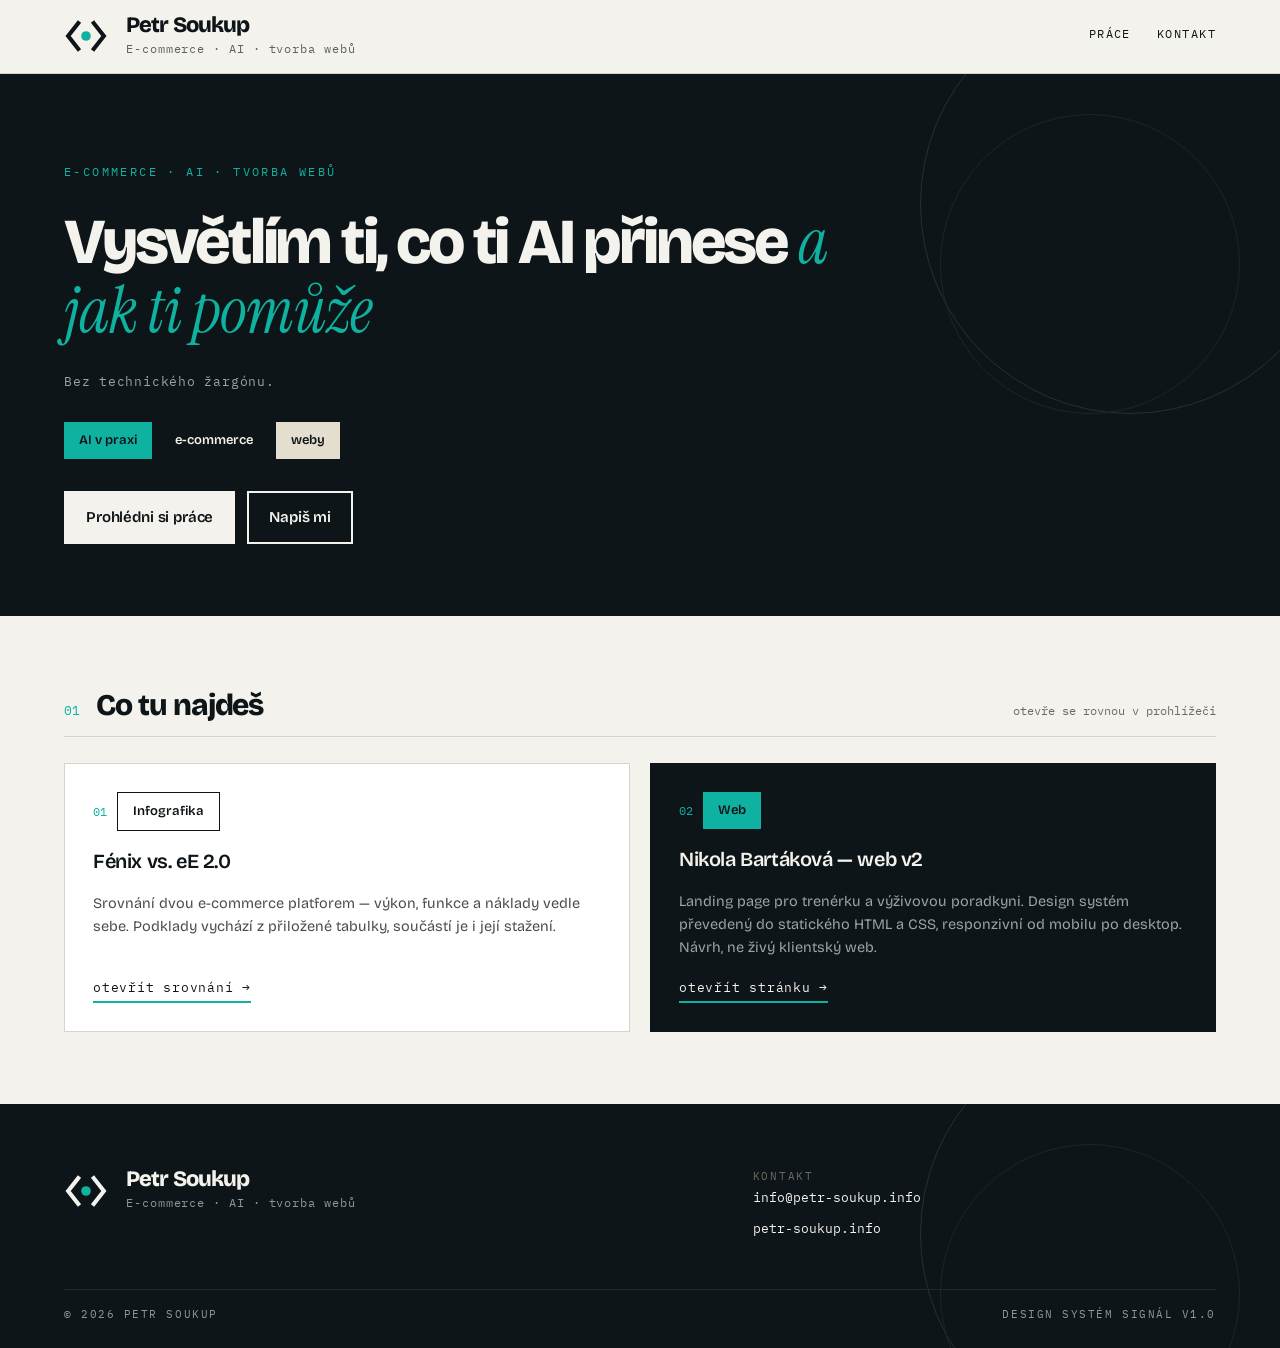
==== index.html @ 236a0e54 "Převést web na design systém Signál Petr dodal hotový design systém „Signál" v1.0. Web dosud stál na" ====
<!DOCTYPE html>
<html lang="cs">
  <head>
    <meta charset="utf-8" />
    <meta name="viewport" content="width=device-width, initial-scale=1" />
    <title>Petr Soukup — e-commerce, AI a tvorba webů</title>
    <meta
      name="description"
      content="Vysvětlím ti, co ti AI přinese a jak ti pomůže. Bez technického žargónu. E-commerce, AI a tvorba webů."
    />
    <meta name="theme-color" content="#0e1518" />

    <meta property="og:type" content="website" />
    <meta property="og:title" content="Petr Soukup — e-commerce, AI a tvorba webů" />
    <meta
      property="og:description"
      content="Vysvětlím ti, co ti AI přinese a jak ti pomůže. Bez technického žargónu. E-commerce, AI a tvorba webů."
    />
    <meta property="og:locale" content="cs_CZ" />

    <!-- monogram ze značky: Signál plocha, „ps" v Inku -->
    <link
      rel="icon"
      href="data:image/svg+xml,%3Csvg xmlns='http://www.w3.org/2000/svg' viewBox='0 0 100 100'%3E%3Crect width='100' height='100' fill='%230FB2A0'/%3E%3Ctext x='50' y='68' text-anchor='middle' font-family='sans-serif' font-weight='800' font-size='52' letter-spacing='-3' fill='%230E1518'%3Eps%3C/text%3E%3C/svg%3E"
    />

    <link rel="preconnect" href="https://fonts.googleapis.com" />
    <link rel="preconnect" href="https://fonts.gstatic.com" crossorigin />
    <link
      rel="stylesheet"
      href="https://fonts.googleapis.com/css2?family=Bricolage+Grotesque:wght@400;600;800&amp;family=IBM+Plex+Mono:wght@400;500&amp;family=Instrument+Serif:ital@0;1&amp;display=swap"
    />
    <link rel="stylesheet" href="assets/site.css" />
    <link rel="stylesheet" href="assets/home.css" />
  </head>
  <body>
    <a class="skip-link" href="#obsah">Přeskočit na obsah</a>

    <header class="site-header">
      <a class="logo" href="./" aria-label="Petr Soukup — domů">
        <svg
          class="logo__mark"
          viewBox="0 0 96 96"
          aria-hidden="true"
          focusable="false"
        >
          <g
            fill="none"
            stroke="#0E1518"
            stroke-width="9"
            stroke-linecap="square"
          >
            <path d="M31 20 L9 48 L31 76" />
            <path d="M65 20 L87 48 L65 76" />
          </g>
          <circle cx="48" cy="48" r="10.5" fill="#0FB2A0" />
        </svg>
        <span>
          <span class="logo__name">Petr Soukup</span>
          <span class="logo__role">E-commerce · AI · tvorba webů</span>
        </span>
      </a>

      <nav class="site-nav" aria-label="Hlavní navigace">
        <a href="#prace">Práce</a>
        <a href="#kontakt">Kontakt</a>
      </nav>
    </header>

    <main id="obsah">
      <section class="hero on-ink">
        <div class="hero__inner">
          <p class="hero__kicker">E-commerce · AI · tvorba webů</p>

          <h1 class="hero__title display">
            Vysvětlím ti, co ti AI přinese
            <span class="accent">a jak ti pomůže</span>
          </h1>

          <p class="hero__lead">Bez technického žargónu.</p>

          <ul class="hero__tags">
            <li><span class="tag tag--signal">AI v praxi</span></li>
            <li><span class="tag">e-commerce</span></li>
            <li><span class="tag tag--sand">weby</span></li>
          </ul>

          <div class="hero__actions">
            <a class="btn btn--primary" href="#prace">Prohlédni si práce</a>
            <a class="btn btn--secondary" href="#kontakt">Napiš mi</a>
          </div>
        </div>
      </section>

      <section class="work" id="prace">
        <div class="work__inner">
          <div class="section-head">
            <span class="section-head__num">01</span>
            <h2 class="h2">Co tu najdeš</h2>
            <span class="section-head__note">otevře se rovnou v prohlížeči</span>
          </div>

          <div class="work__grid">
            <a class="card work-card" href="fenix_vs_ee20.html">
              <div class="work-card__meta">
                <span class="card__num">01</span>
                <span class="tag tag--outline">Infografika</span>
              </div>
              <h3 class="card__title">Fénix vs. eE 2.0</h3>
              <p class="card__desc">
                Srovnání dvou e-commerce platforem — výkon, funkce a náklady
                vedle sebe. Podklady vychází z přiložené tabulky, součástí je
                i její stažení.
              </p>
              <span class="link-mono work-card__cue">otevřít srovnání →</span>
            </a>

            <a class="card card--ink work-card" href="nikola/">
              <div class="work-card__meta">
                <span class="card__num">02</span>
                <span class="tag tag--signal">Web</span>
              </div>
              <h3 class="card__title">Nikola Bartáková — web v2</h3>
              <p class="card__desc">
                Landing page pro trenérku a výživovou poradkyni. Design systém
                převedený do statického HTML a CSS, responzivní od mobilu po
                desktop. Návrh, ne živý klientský web.
              </p>
              <span class="link-mono work-card__cue">otevřít stránku →</span>
            </a>
          </div>
        </div>
      </section>
    </main>

    <footer class="site-footer on-ink" id="kontakt">
      <div class="site-footer__inner">
        <div>
          <span class="logo">
            <svg
              class="logo__mark"
              viewBox="0 0 96 96"
              aria-hidden="true"
              focusable="false"
            >
              <g
                fill="none"
                stroke="#F4F2EC"
                stroke-width="9"
                stroke-linecap="square"
              >
                <path d="M31 20 L9 48 L31 76" />
                <path d="M65 20 L87 48 L65 76" />
              </g>
              <circle cx="48" cy="48" r="10.5" fill="#0FB2A0" />
            </svg>
            <span>
              <span class="logo__name">Petr Soukup</span>
              <span class="logo__role">E-commerce · AI · tvorba webů</span>
            </span>
          </span>
        </div>

        <div>
          <p class="eyebrow">Kontakt</p>
          <ul class="site-footer__contact">
            <li><a href="mailto:info@petr-soukup.info">info@petr-soukup.info</a></li>
            <li>petr-soukup.info</li>
          </ul>
        </div>
      </div>

      <div class="site-footer__bottom">
        <span>© 2026 Petr Soukup</span>
        <span>Design systém Signál v1.0</span>
      </div>
    </footer>
  </body>
</html>
---- assets/site.css ----
/* ==========================================================================
   Petr Soukup — design systém „Signál" v1.0
   Tokeny a komponenty převzaté z design systému. Hodnoty se needitují ad hoc;
   pokud se má něco změnit, mění se nejdřív design systém.

   Pravidla systému:
   - Bez zaoblení. Linky 2 px. Plné plochy.
   - Poměr ploch 55 % Paper · 25 % Ink · 12 % Sand · 8 % Signál.
   - Signál nikdy jako barva běžného textu na Paperu — jen na Inku, jako
     plocha pod Ink textem, nebo pro kurzívní akcent v titulku.
   ========================================================================== */

/* --- Tokeny: barvy ------------------------------------------------------ */
:root {
  --ink: #0e1518;
  --signal: #0fb2a0;
  --slate: #34464c;
  --sand: #e4dece;
  --paper: #f4f2ec;
  --white: #ffffff;

  /* odstupňovaná čitelnost */
  --text-body: #33393d;
  --text-soft: #4a4e52;
  --text-muted: #6e6a62;
  --text-meta: #5c6165;
  --on-ink: var(--paper);
  --on-ink-muted: #9aa3a6;
  --on-ink-faint: #8e9799;
  --on-sand-body: #3b4145;

  --border: #d8d4c9;
  --border-soft: #edeae1;
  --surface-quote: #efede5;
  /* kružnicový motiv na tmavých plochách */
  --ink-ring-outer: #253034;
  --ink-ring-inner: #1c2529;
}

/* --- Tokeny: typografie ------------------------------------------------- */
:root {
  --font-sans: "Bricolage Grotesque", system-ui, sans-serif;
  --font-serif: "Instrument Serif", Georgia, serif;
  --font-mono: "IBM Plex Mono", ui-monospace, monospace;

  /* v systému pevné px, tady fluidně — návrh je desktopový */
  --size-display: clamp(2.5rem, 6vw, 4rem); /* 64 */
  --size-h1: clamp(2rem, 4.6vw, 2.75rem); /* 44 */
  --size-h2: clamp(1.6rem, 3vw, 1.875rem); /* 30 */
  --size-h3: 1.25rem; /* 20 */
  --size-body: 1.031rem; /* 16.5 */
  --size-small: 0.906rem; /* 14.5 */
  --size-mono: 0.75rem; /* 12 */

  /* systém udává 0.98 / 1.02, ale ty jsou počítané na jednořádkový latinkový
     titulek — u víceřádkové češtiny se háčky srážejí s řádkem nad nimi */
  --lh-display: 1.08;
  --lh-h1: 1.1;
  --lh-h2: 1.15;
  --lh-h3: 1.3;
  --lh-body: 1.62;

  --ls-display: -0.05em;
  --ls-h1: -0.045em;
  --ls-h2: -0.035em;
  --ls-h3: -0.02em;
  --ls-mono: 0.16em;
}

/* --- Tokeny: rozměry ---------------------------------------------------- */
:root {
  --container: 1240px;
  --page-x: clamp(20px, 5vw, 72px);
  --section-y: clamp(48px, 8vw, 72px);
}

/* --- Base --------------------------------------------------------------- */
*,
*::before,
*::after {
  box-sizing: border-box;
}

html {
  scroll-behavior: smooth;
  scroll-padding-top: 96px;
}

body {
  margin: 0;
  font-family: var(--font-sans);
  font-size: var(--size-body);
  line-height: var(--lh-body);
  color: var(--ink);
  background: var(--paper);
  overflow-x: hidden;
  -webkit-font-smoothing: antialiased;
}

img {
  max-width: 100%;
  display: block;
}

a {
  color: var(--ink);
  text-decoration: none;
}

p {
  margin: 0;
  color: var(--text-body);
  text-wrap: pretty;
}

h1,
h2,
h3 {
  margin: 0;
  font-weight: 800;
  text-wrap: pretty;
}

:focus-visible {
  outline: 2px solid var(--signal);
  outline-offset: 3px;
}

.skip-link {
  position: absolute;
  left: -9999px;
  top: 0;
  z-index: 100;
  background: var(--ink);
  color: var(--paper);
  padding: 10px 18px;
  font-family: var(--font-mono);
  font-size: 13px;
}

.skip-link:focus {
  left: var(--page-x);
  top: 10px;
  color: var(--paper);
}

.visually-hidden {
  position: absolute;
  width: 1px;
  height: 1px;
  padding: 0;
  margin: -1px;
  overflow: hidden;
  clip: rect(0 0 0 0);
  white-space: nowrap;
  border: 0;
}

/* --- Typografické role -------------------------------------------------- */
.display {
  font-size: var(--size-display);
  line-height: var(--lh-display);
  letter-spacing: var(--ls-display);
}

.h1 {
  font-size: var(--size-h1);
  line-height: var(--lh-h1);
  letter-spacing: var(--ls-h1);
}

.h2 {
  font-size: var(--size-h2);
  line-height: var(--lh-h2);
  letter-spacing: var(--ls-h2);
}

.h3 {
  font-size: var(--size-h3);
  font-weight: 600;
  line-height: var(--lh-h3);
  letter-spacing: var(--ls-h3);
}

/* jediný povolený způsob, jak dostat Signál do titulku na Paperu */
.accent {
  font-family: var(--font-serif);
  font-style: italic;
  font-weight: 400;
  letter-spacing: -0.01em;
  color: var(--signal);
}

/* mono popisek — v systému nese čísla, štítky, navigaci a kontakty */
.eyebrow {
  font-family: var(--font-mono);
  font-size: 11px;
  letter-spacing: var(--ls-mono);
  text-transform: uppercase;
  color: var(--text-muted);
}

.lede {
  font-size: var(--size-body);
  line-height: var(--lh-body);
  color: var(--text-body);
  max-width: 640px;
}

/* --- Hlavička sekce ----------------------------------------------------- */
.section-head {
  display: flex;
  align-items: baseline;
  flex-wrap: wrap;
  gap: 8px 16px;
  border-bottom: 1px solid var(--border);
  padding-bottom: 14px;
}

.section-head__num {
  font-family: var(--font-mono);
  font-size: 13px;
  color: var(--signal);
}

.section-head__note {
  font-family: var(--font-mono);
  font-size: var(--size-mono);
  color: var(--text-muted);
  margin-left: auto;
}

/* na úzkém displeji poznámka pod nadpis, ať netlačí do zalomení */
@media (max-width: 720px) {
  .section-head__note {
    margin-left: 0;
    flex-basis: 100%;
  }
}

/* --- Tlačítka ----------------------------------------------------------- */
.btn {
  display: inline-flex;
  align-items: center;
  justify-content: center;
  gap: 8px;
  font-family: var(--font-sans);
  font-size: 15px;
  font-weight: 600;
  letter-spacing: -0.01em;
  cursor: pointer;
  border: none;
  transition: background 160ms ease, color 160ms ease;
}

.btn--primary {
  color: var(--paper);
  background: var(--ink);
  padding: 14px 22px;
}

.btn--primary:hover {
  background: var(--signal);
  color: var(--ink);
}

.btn--secondary {
  color: var(--ink);
  background: transparent;
  border: 2px solid var(--ink);
  padding: 12px 20px;
}

.btn--secondary:hover {
  background: var(--ink);
  color: var(--paper);
}

/* na Inku se obrací výchozí stav, hover zůstává Signál */
.on-ink .btn--primary {
  background: var(--paper);
  color: var(--ink);
}

.on-ink .btn--primary:hover {
  background: var(--signal);
  color: var(--ink);
}

.on-ink .btn--secondary {
  color: var(--paper);
  border-color: var(--paper);
}

.on-ink .btn--secondary:hover {
  background: var(--paper);
  color: var(--ink);
}

/* --- Mono odkaz --------------------------------------------------------- */
.link-mono {
  display: inline-block;
  font-family: var(--font-mono);
  font-size: 13px;
  letter-spacing: 0.06em;
  color: var(--ink);
  border-bottom: 2px solid var(--signal);
  padding-bottom: 3px;
  transition: color 160ms ease;
}

.link-mono:hover {
  color: var(--slate);
}

.on-ink .link-mono,
.card--ink .link-mono {
  color: var(--paper);
}

.on-ink .link-mono:hover,
.card--ink .link-mono:hover {
  color: var(--signal);
}

/* --- Štítky ------------------------------------------------------------- */
.tag {
  display: inline-block;
  padding: 8px 15px;
  font-size: 13px;
  font-weight: 600;
  background: var(--ink);
  color: var(--paper);
}

.tag--signal {
  background: var(--signal);
  color: var(--ink);
}

.tag--outline {
  background: transparent;
  border: 1.5px solid var(--ink);
  color: var(--ink);
}

.tag--sand {
  background: var(--sand);
  color: var(--ink);
}

/* --- Karta -------------------------------------------------------------- */
.card {
  display: flex;
  flex-direction: column;
  gap: 12px;
  border: 1px solid var(--border);
  background: var(--white);
  padding: 28px;
}

.card__num {
  font-family: var(--font-mono);
  font-size: var(--size-mono);
  color: var(--signal);
}

.card__title {
  font-size: var(--size-h3);
  font-weight: 600;
  letter-spacing: var(--ls-h3);
  margin: 0;
}

.card__desc {
  font-size: var(--size-small);
  line-height: 1.6;
  color: var(--text-soft);
  margin: 0;
}

.card--ink {
  background: var(--ink);
  border-color: var(--ink);
}

.card--ink .card__title {
  color: var(--paper);
}

.card--ink .card__desc {
  color: var(--on-ink-muted);
}

.card--sand {
  background: var(--sand);
  border-color: var(--sand);
}

.card--sand .card__num {
  color: var(--ink);
}

.card--sand .card__desc {
  color: var(--on-sand-body);
}

/* --- Citace ------------------------------------------------------------- */
.quote {
  border-left: 3px solid var(--signal);
  background: var(--surface-quote);
  padding: 30px 34px;
}

.quote__text {
  font-family: var(--font-serif);
  font-style: italic;
  font-size: 1.688rem;
  line-height: 1.3;
  color: var(--ink);
  max-width: 820px;
  margin: 0;
}

.quote__source {
  font-family: var(--font-mono);
  font-size: 11.5px;
  letter-spacing: 0.1em;
  text-transform: uppercase;
  color: var(--text-muted);
  margin-top: 14px;
}

/* --- Značka ------------------------------------------------------------- */
.logo {
  display: inline-flex;
  align-items: center;
  gap: 18px;
  color: var(--ink);
}

.logo__mark {
  flex: none;
  width: 44px;
  height: 44px;
}

.logo__name {
  display: block;
  font-size: 1.375rem;
  font-weight: 800;
  letter-spacing: -0.04em;
  line-height: 1;
}

.logo__role {
  display: block;
  font-family: var(--font-mono);
  font-size: 11.5px;
  letter-spacing: 0.08em;
  color: var(--text-meta);
  margin-top: 4px;
}

.on-ink .logo,
.on-ink .logo__name {
  color: var(--paper);
}

.on-ink .logo__role {
  color: var(--on-ink-faint);
}

/* --- Tmavá plocha s kružnicovým motivem --------------------------------- */
.on-ink {
  position: relative;
  overflow: hidden;
  background: var(--ink);
  color: var(--paper);
}

.on-ink > * {
  position: relative;
}

.on-ink::before,
.on-ink::after {
  content: "";
  position: absolute;
  border-radius: 50%;
  pointer-events: none;
}

.on-ink::before {
  right: -60px;
  top: -80px;
  width: 420px;
  height: 420px;
  border: 1px solid var(--ink-ring-outer);
}

.on-ink::after {
  right: 40px;
  top: 40px;
  width: 300px;
  height: 300px;
  border: 1px solid var(--ink-ring-inner);
}

/* --- Omezený pohyb ------------------------------------------------------ */
@media (prefers-reduced-motion: reduce) {
  html {
    scroll-behavior: auto;
  }

  *,
  *::before,
  *::after {
    animation-duration: 0.01ms !important;
    animation-iteration-count: 1 !important;
    transition-duration: 0.01ms !important;
  }
}
---- assets/home.css ----
/* ==========================================================================
   petr-soukup.info — homepage
   Rozvržení stránky. Tokeny a komponenty přicházejí ze site.css, který se
   linkuje před tímto souborem.
   ========================================================================== */

/* --- Hlavička ----------------------------------------------------------- */
.site-header {
  position: sticky;
  top: 0;
  z-index: 30;
  background: rgba(244, 242, 236, 0.92);
  backdrop-filter: blur(8px);
  border-bottom: 1px solid var(--border);
  display: flex;
  align-items: center;
  justify-content: space-between;
  gap: 24px;
  padding: 14px var(--page-x);
}

.site-nav {
  display: flex;
  align-items: center;
  gap: 26px;
}

.site-nav a {
  font-family: var(--font-mono);
  font-size: var(--size-mono);
  letter-spacing: 0.12em;
  text-transform: uppercase;
  color: var(--ink);
  padding-bottom: 3px;
  border-bottom: 2px solid transparent;
  transition: border-color 160ms ease;
}

.site-nav a:hover {
  border-bottom-color: var(--signal);
}

/* --- Hero (tmavá plocha, viz .on-ink v site.css) ------------------------ */
.hero {
  padding: clamp(56px, 10vw, 88px) var(--page-x) clamp(48px, 8vw, 72px);
}

.hero__inner {
  max-width: var(--container);
  margin: 0 auto;
  display: flex;
  flex-direction: column;
  gap: 26px;
  align-items: flex-start;
}

.hero__kicker {
  font-family: var(--font-mono);
  font-size: var(--size-mono);
  letter-spacing: 0.2em;
  text-transform: uppercase;
  color: var(--signal);
}

.hero__title {
  color: var(--paper);
  max-width: 20ch;
}

.hero__lead {
  font-family: var(--font-mono);
  font-size: 13px;
  letter-spacing: 0.06em;
  color: var(--on-ink-muted);
}

.hero__actions {
  display: flex;
  flex-wrap: wrap;
  gap: 12px;
  align-items: center;
  margin-top: 6px;
}

.hero__tags {
  display: flex;
  flex-wrap: wrap;
  gap: 8px;
  margin: 4px 0 0;
  padding: 0;
  list-style: none;
}

/* --- Sekce Práce -------------------------------------------------------- */
.work {
  padding: var(--section-y) var(--page-x);
}

.work__inner {
  max-width: var(--container);
  margin: 0 auto;
  display: flex;
  flex-direction: column;
  gap: 26px;
}

.work__grid {
  display: grid;
  grid-template-columns: repeat(auto-fit, minmax(280px, 1fr));
  gap: 20px;
}

/* karta je celý odkaz; .card přichází ze site.css */
.work-card {
  color: inherit;
  gap: 14px;
  transition: border-color 160ms ease;
}

.work-card:hover {
  border-color: var(--signal);
}

.work-card__meta {
  display: flex;
  align-items: center;
  gap: 10px;
  flex-wrap: wrap;
}

/* popis roztáhnout, aby odkaz sedl na patu karty i při nestejně dlouhých textech */
.work-card .card__desc {
  flex: 1;
}

.work-card__cue {
  align-self: flex-start;
  margin-top: 4px;
}

/* --- Patička ------------------------------------------------------------ */
.site-footer {
  padding: clamp(44px, 7vw, 64px) var(--page-x) 24px;
}

.site-footer__inner {
  max-width: var(--container);
  margin: 0 auto;
  display: grid;
  grid-template-columns: 1.4fr 1fr;
  gap: 40px;
}

.site-footer__contact {
  list-style: none;
  margin: 0;
  padding: 0;
  display: grid;
  gap: 8px;
  font-family: var(--font-mono);
  font-size: 13px;
  line-height: 1.8;
}

.site-footer__contact a {
  color: var(--paper);
  border-bottom: 2px solid transparent;
  transition: border-color 160ms ease;
}

.site-footer__contact a:hover {
  border-bottom-color: var(--signal);
}

.site-footer__bottom {
  max-width: var(--container);
  margin: clamp(32px, 5vw, 48px) auto 0;
  padding-top: 16px;
  border-top: 1px solid #1f292d;
  display: flex;
  flex-wrap: wrap;
  gap: 8px 24px;
  justify-content: space-between;
  font-family: var(--font-mono);
  font-size: 11px;
  letter-spacing: 0.14em;
  text-transform: uppercase;
  color: var(--on-ink-faint);
}

/* --- Responzivita ------------------------------------------------------- */
@media (max-width: 720px) {
  .site-header {
    flex-wrap: wrap;
    gap: 12px;
  }

  .site-nav {
    gap: 18px;
  }

  .site-footer__inner {
    grid-template-columns: 1fr;
    gap: 30px;
  }

  /* kružnice na malých plochách přetahují — zmenšit */
  .on-ink::before {
    width: 260px;
    height: 260px;
    right: -80px;
    top: -60px;
  }

  .on-ink::after {
    width: 180px;
    height: 180px;
    right: -20px;
    top: 30px;
  }
}
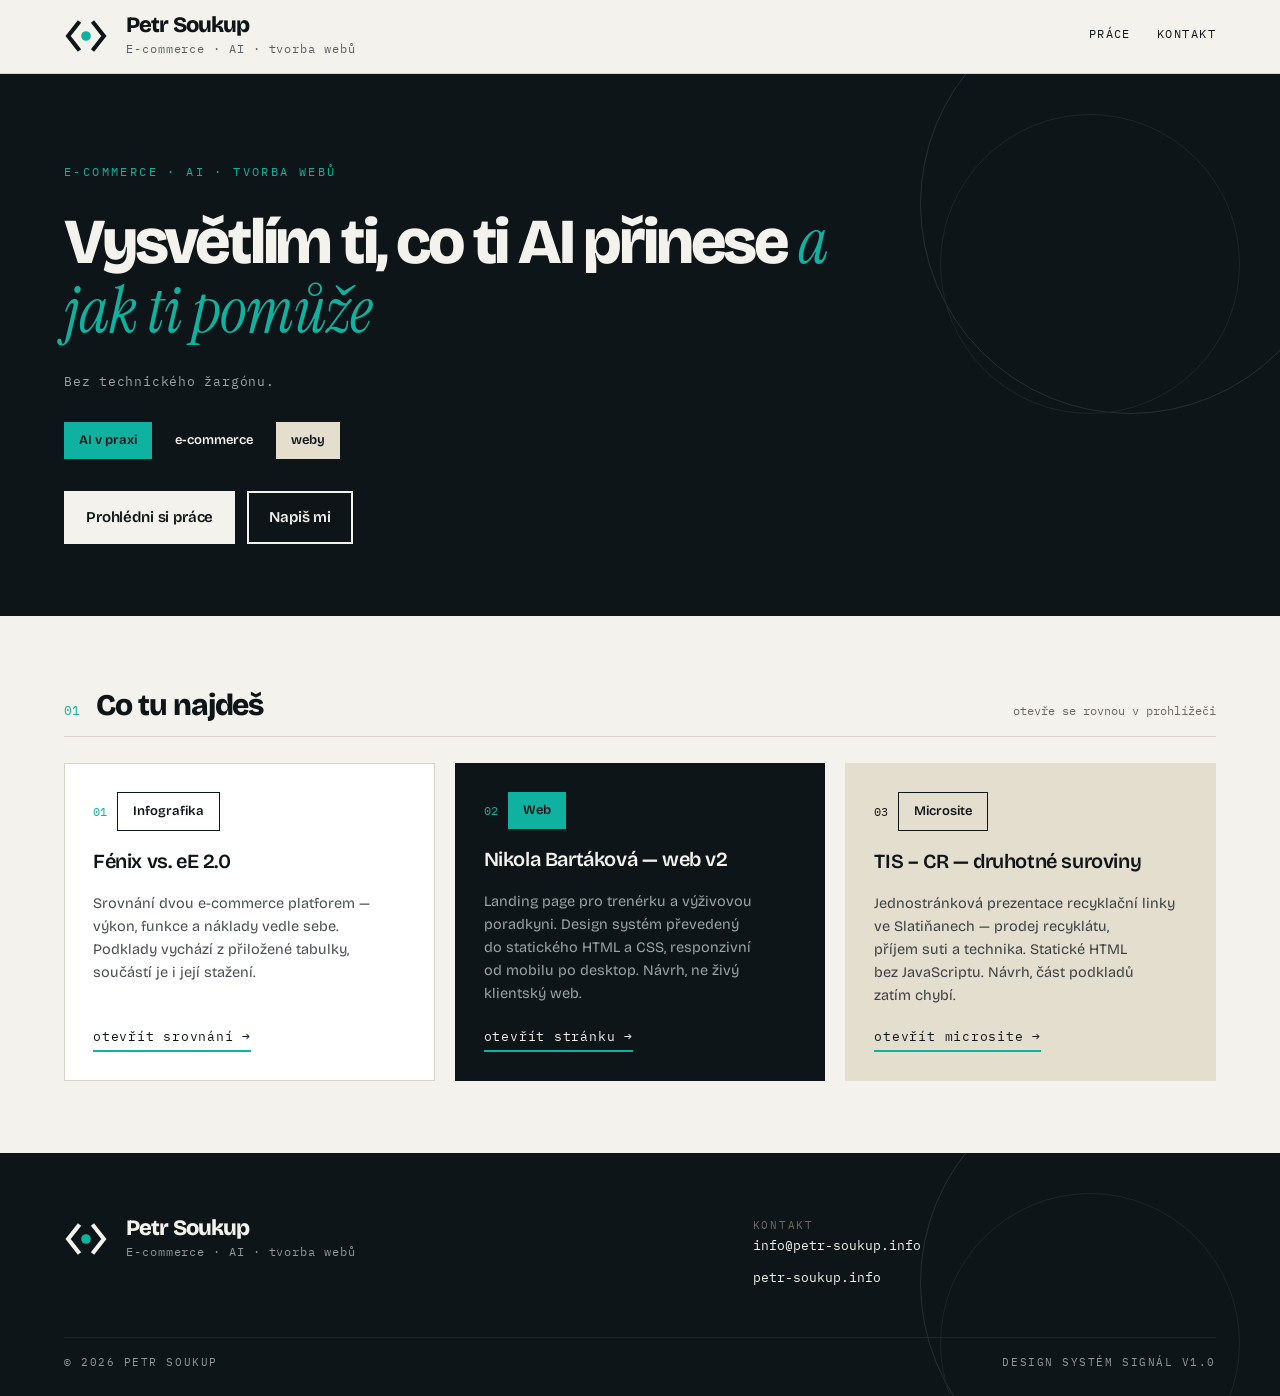
==== commit 353cc95a: "Přidat microsite TIS – CR jako třetí referenci Zdroj microsite žije v repu tiscr-tridicka. Tady je o" ====
--- a/index.html
+++ b/index.html
@@ -128,6 +128,20 @@
               </p>
               <span class="link-mono work-card__cue">otevřít stránku →</span>
             </a>
+
+            <a class="card card--sand work-card" href="tiscr/">
+              <div class="work-card__meta">
+                <span class="card__num">03</span>
+                <span class="tag tag--outline">Microsite</span>
+              </div>
+              <h3 class="card__title">TIS – CR — druhotné suroviny</h3>
+              <p class="card__desc">
+                Jednostránková prezentace recyklační linky ve Slatiňanech —
+                prodej recyklátu, příjem suti a technika. Statické HTML bez
+                JavaScriptu. Návrh, část podkladů zatím chybí.
+              </p>
+              <span class="link-mono work-card__cue">otevřít microsite →</span>
+            </a>
           </div>
         </div>
       </section>
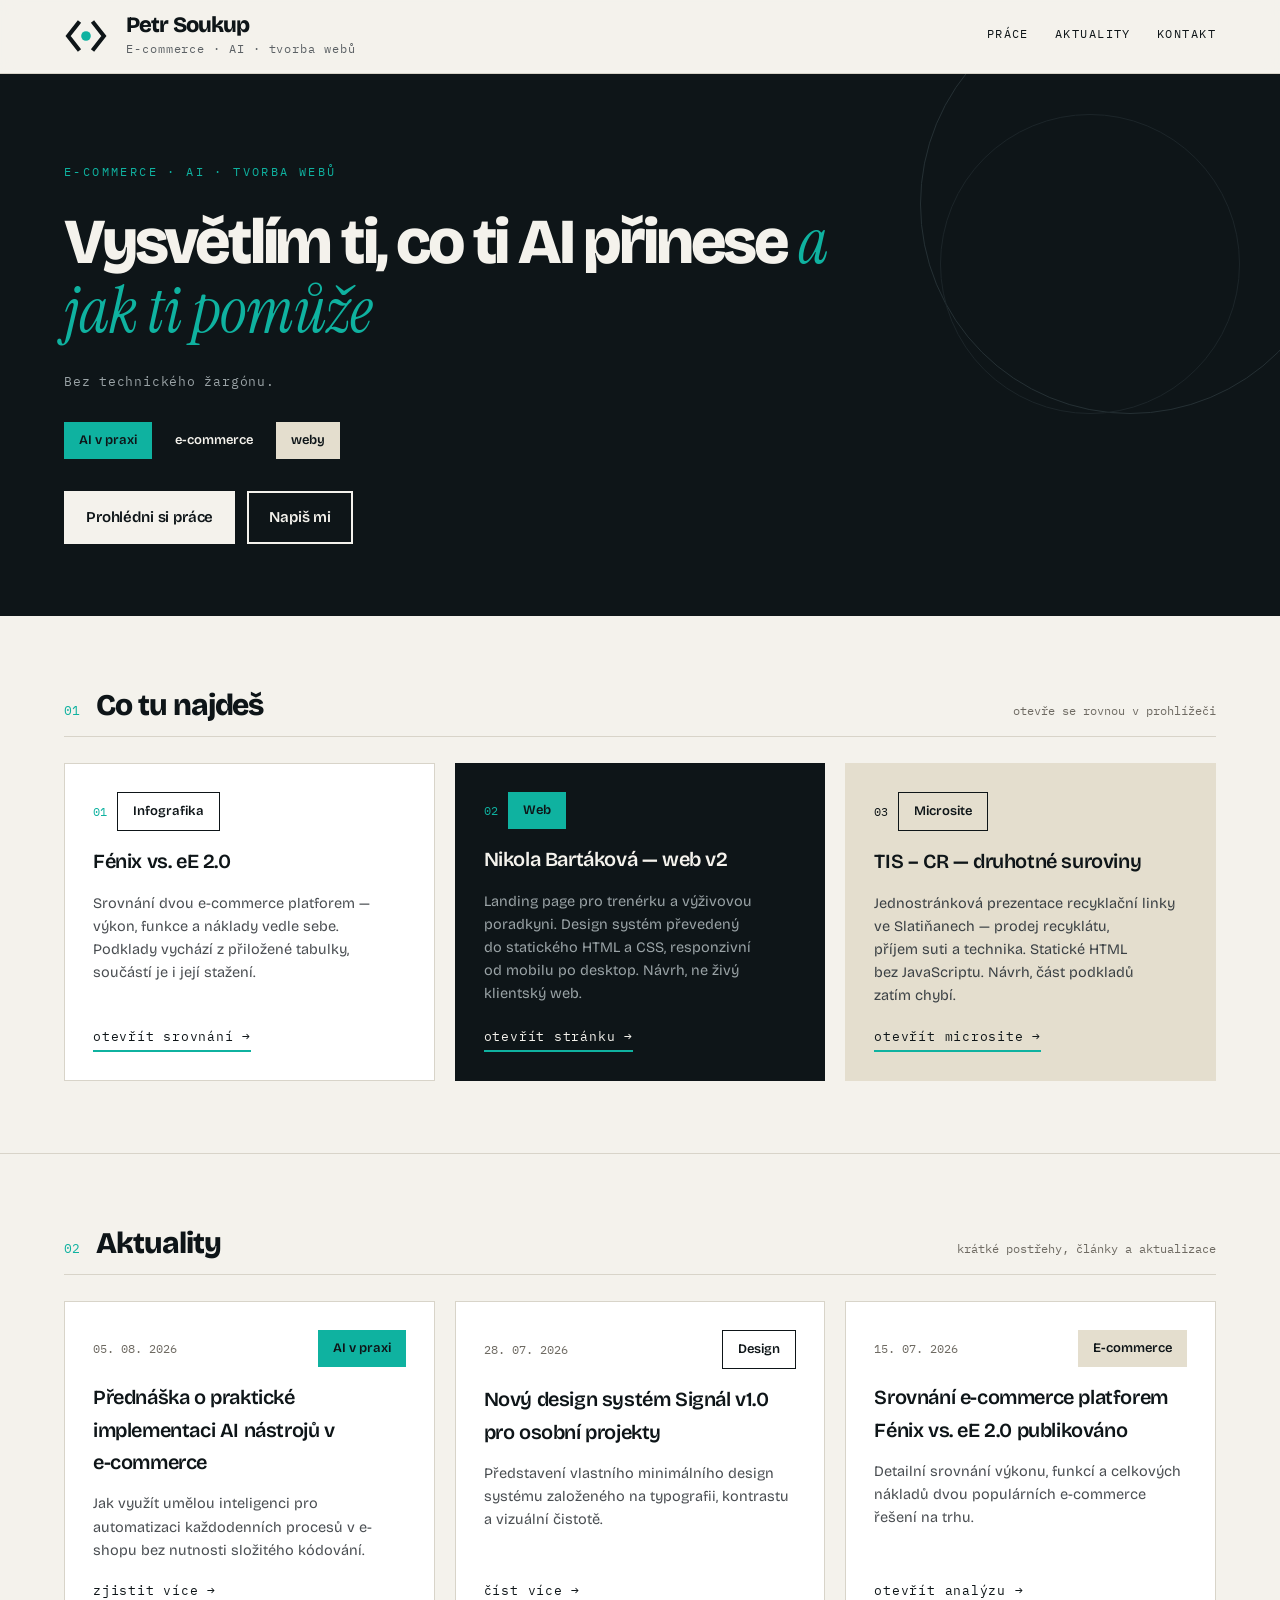
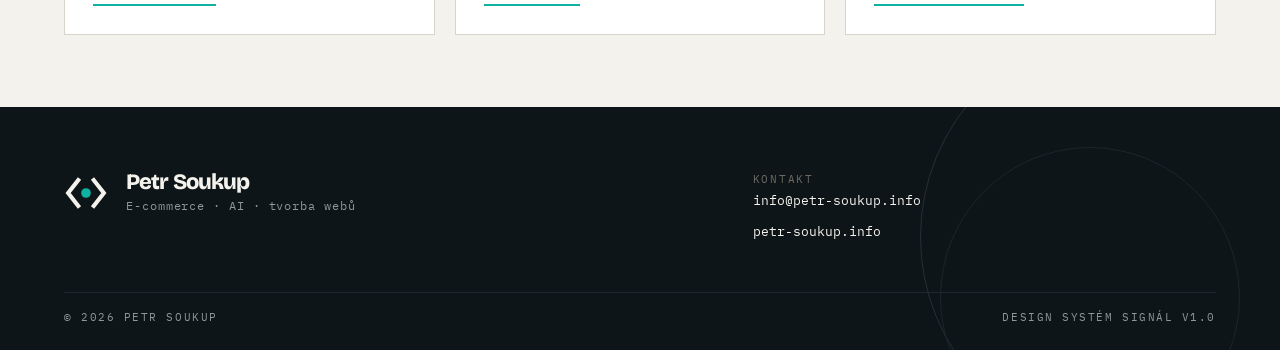
==== commit ff4fb8db: "Přidání sekce Aktuality na hlavní stránku" ====
--- a/index.html
+++ b/index.html
@@ -63,6 +63,7 @@
 
       <nav class="site-nav" aria-label="Hlavní navigace">
         <a href="#prace">Práce</a>
+        <a href="#aktuality">Aktuality</a>
         <a href="#kontakt">Kontakt</a>
       </nav>
     </header>
@@ -142,6 +143,54 @@
               </p>
               <span class="link-mono work-card__cue">otevřít microsite →</span>
             </a>
+          </div>
+        </div>
+      </section>
+
+      <section class="news" id="aktuality">
+        <div class="news__inner">
+          <div class="section-head">
+            <span class="section-head__num">02</span>
+            <h2 class="h2">Aktuality</h2>
+            <span class="section-head__note">krátké postřehy, články a aktualizace</span>
+          </div>
+
+          <div class="news__grid">
+            <article class="card news-card">
+              <div class="news-card__meta">
+                <time class="card__date" datetime="2026-08-05">05. 08. 2026</time>
+                <span class="tag tag--signal">AI v praxi</span>
+              </div>
+              <h3 class="card__title">Přednáška o praktické implementaci AI nástrojů v e-commerce</h3>
+              <p class="card__desc">
+                Jak využít umělou inteligenci pro automatizaci každodenních procesů v e-shopu bez nutnosti složitého kódování.
+              </p>
+              <a class="link-mono news-card__cue" href="#kontakt">zjistit více →</a>
+            </article>
+
+            <article class="card news-card">
+              <div class="news-card__meta">
+                <time class="card__date" datetime="2026-07-28">28. 07. 2026</time>
+                <span class="tag tag--outline">Design</span>
+              </div>
+              <h3 class="card__title">Nový design systém Signál v1.0 pro osobní projekty</h3>
+              <p class="card__desc">
+                Představení vlastního minimálního design systému založeného na typografii, kontrastu a vizuální čistotě.
+              </p>
+              <a class="link-mono news-card__cue" href="#kontakt">číst více →</a>
+            </article>
+
+            <article class="card news-card">
+              <div class="news-card__meta">
+                <time class="card__date" datetime="2026-07-15">15. 07. 2026</time>
+                <span class="tag tag--sand">E-commerce</span>
+              </div>
+              <h3 class="card__title">Srovnání e-commerce platforem Fénix vs. eE 2.0 publikováno</h3>
+              <p class="card__desc">
+                Detailní srovnání výkonu, funkcí a celkových nákladů dvou populárních e-commerce řešení na trhu.
+              </p>
+              <a class="link-mono news-card__cue" href="fenix_vs_ee20.html">otevřít analýzu →</a>
+            </article>
           </div>
         </div>
       </section>
@@ -190,4 +239,4 @@
       </div>
     </footer>
   </body>
-</html>
+</html>
--- a/assets/site.css
+++ b/assets/site.css
@@ -365,6 +365,12 @@
   color: var(--signal);
 }
 
+.card__date {
+  font-family: var(--font-mono);
+  font-size: var(--size-mono);
+  color: var(--text-muted);
+}
+
 .card__title {
   font-size: var(--size-h3);
   font-weight: 600;
@@ -520,4 +526,4 @@
     animation-iteration-count: 1 !important;
     transition-duration: 0.01ms !important;
   }
-}
+}
--- a/assets/home.css
+++ b/assets/home.css
@@ -138,6 +138,53 @@
   margin-top: 4px;
 }
 
+/* --- Sekce Novinky ------------------------------------------------------ */
+.news {
+  padding: var(--section-y) var(--page-x);
+  background: var(--paper);
+  border-top: 1px solid var(--border);
+}
+
+.news__inner {
+  max-width: var(--container);
+  margin: 0 auto;
+  display: flex;
+  flex-direction: column;
+  gap: 26px;
+}
+
+.news__grid {
+  display: grid;
+  grid-template-columns: repeat(auto-fit, minmax(280px, 1fr));
+  gap: 20px;
+}
+
+.news-card {
+  gap: 14px;
+  transition: border-color 160ms ease;
+}
+
+.news-card:hover {
+  border-color: var(--signal);
+}
+
+.news-card__meta {
+  display: flex;
+  align-items: center;
+  justify-content: space-between;
+  gap: 10px;
+  flex-wrap: wrap;
+}
+
+.news-card .card__desc {
+  flex: 1;
+}
+
+.news-card__cue {
+  align-self: flex-start;
+  margin-top: 4px;
+}
+
 /* --- Patička ------------------------------------------------------------ */
 .site-footer {
   padding: clamp(44px, 7vw, 64px) var(--page-x) 24px;
@@ -218,4 +265,4 @@
     right: -20px;
     top: 30px;
   }
-}
+}
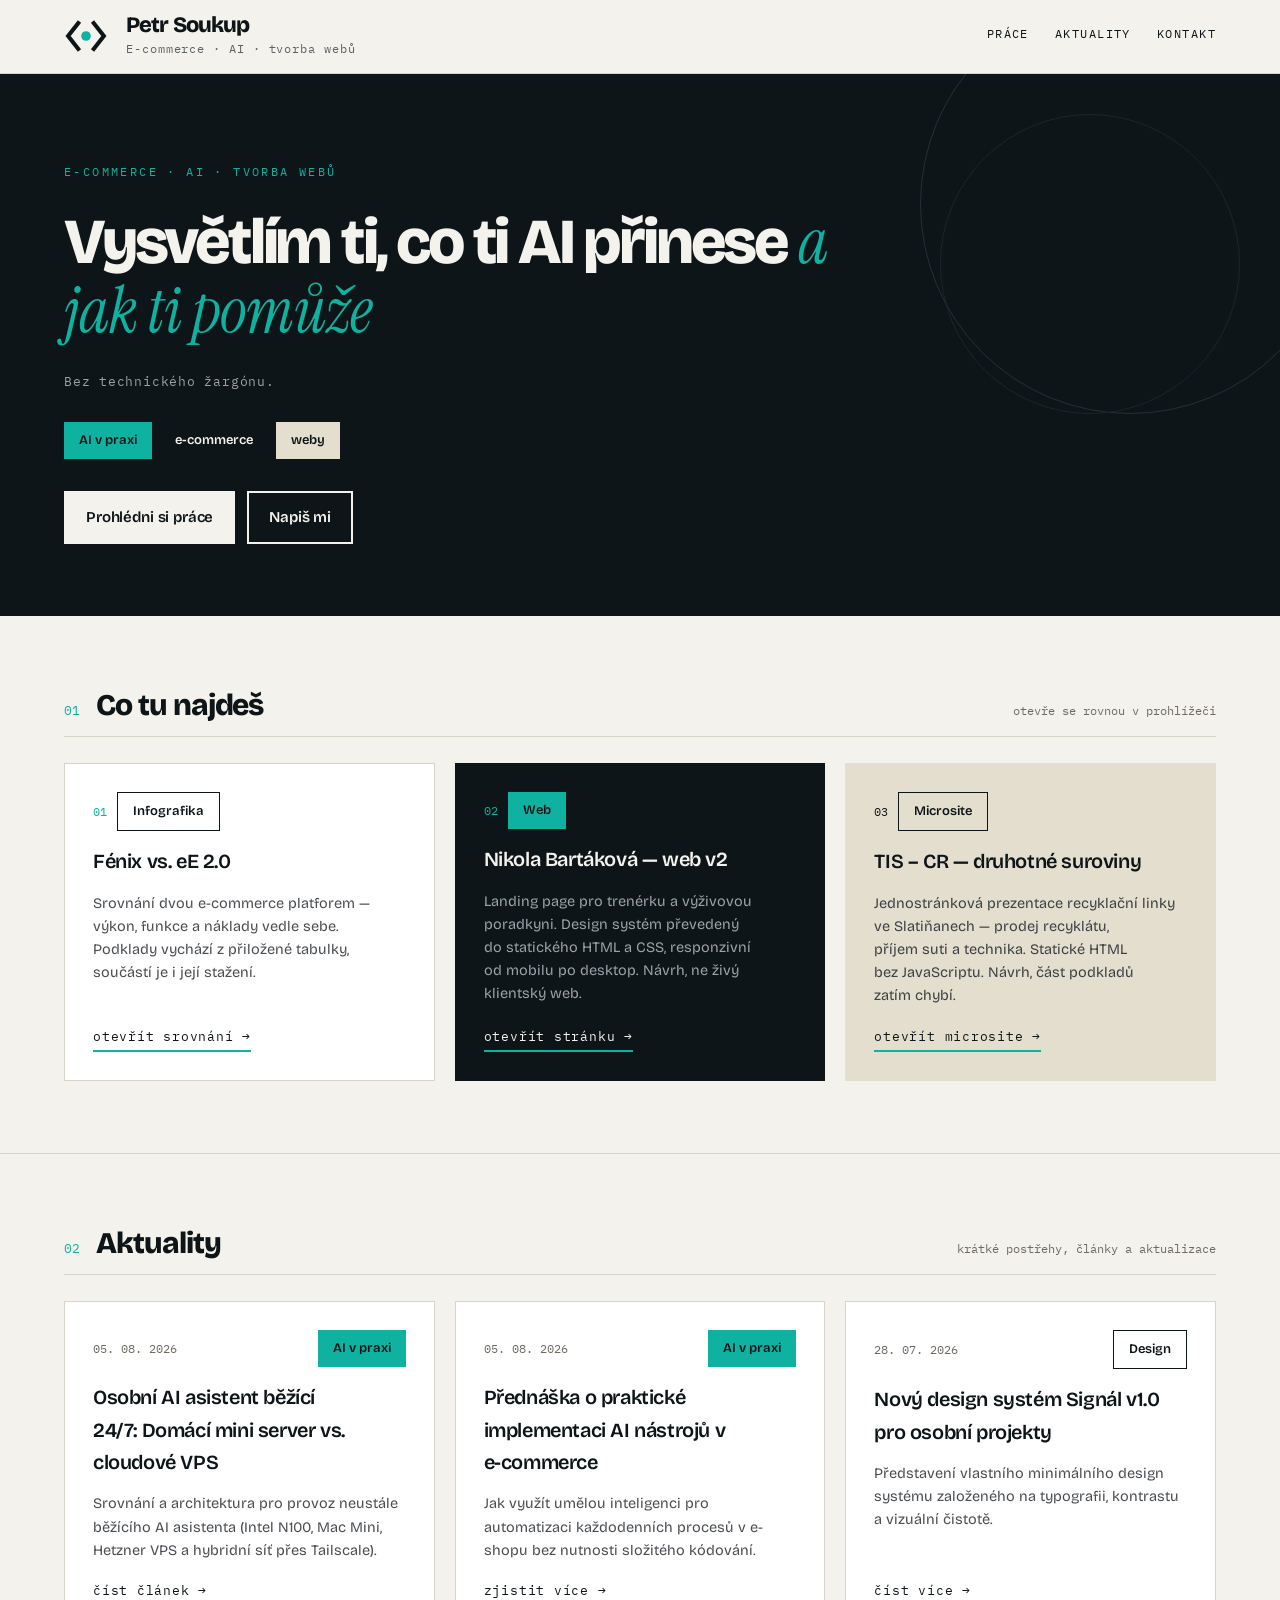
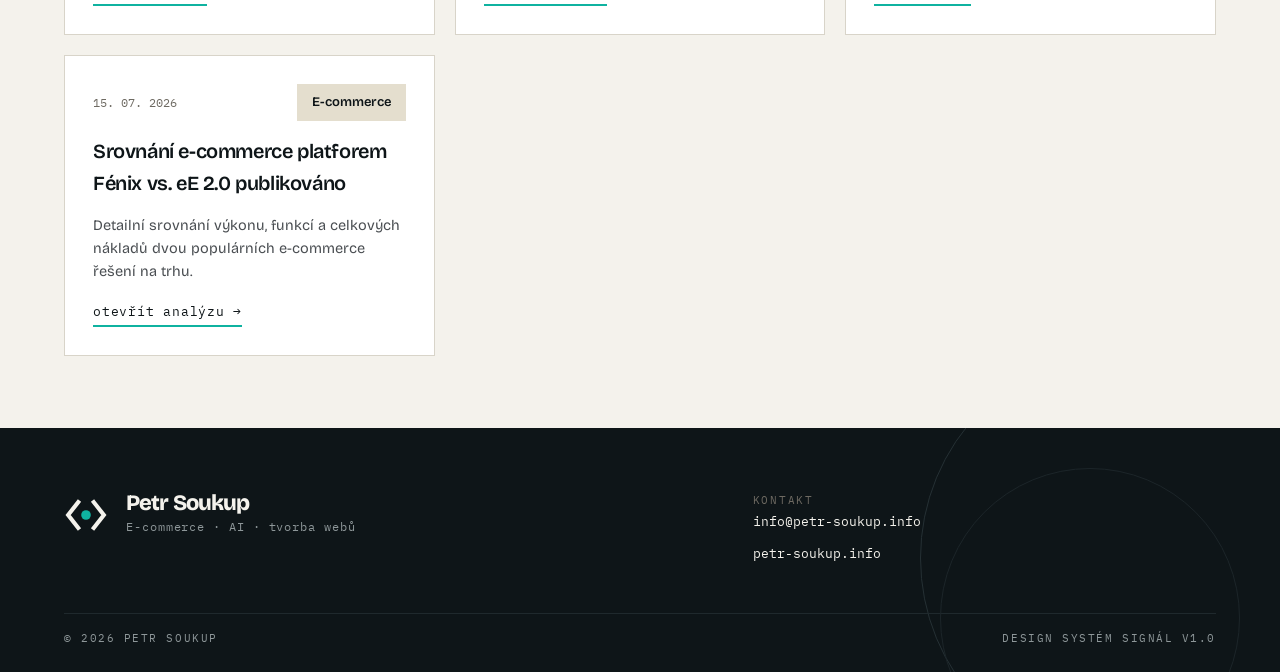
==== commit e968b573: "Přidání článku Osobní AI asistent běžící 24/7 do sekce Aktuality v index.html" ====
--- a/index.html
+++ b/index.html
@@ -156,6 +156,18 @@
           </div>
 
           <div class="news__grid">
+            <article class="card news-card">
+              <div class="news-card__meta">
+                <time class="card__date" datetime="2026-08-05">05. 08. 2026</time>
+                <span class="tag tag--signal">AI v praxi</span>
+              </div>
+              <h3 class="card__title">Osobní AI asistent běžící 24/7: Domácí mini server vs. cloudové VPS</h3>
+              <p class="card__desc">
+                Srovnání a architektura pro provoz neustále běžícího AI asistenta (Intel N100, Mac Mini, Hetzner VPS a hybridní síť přes Tailscale).
+              </p>
+              <a class="link-mono news-card__cue" href="aktuality/osobni-ai-asistent-247.html">číst článek →</a>
+            </article>
+
             <article class="card news-card">
               <div class="news-card__meta">
                 <time class="card__date" datetime="2026-08-05">05. 08. 2026</time>
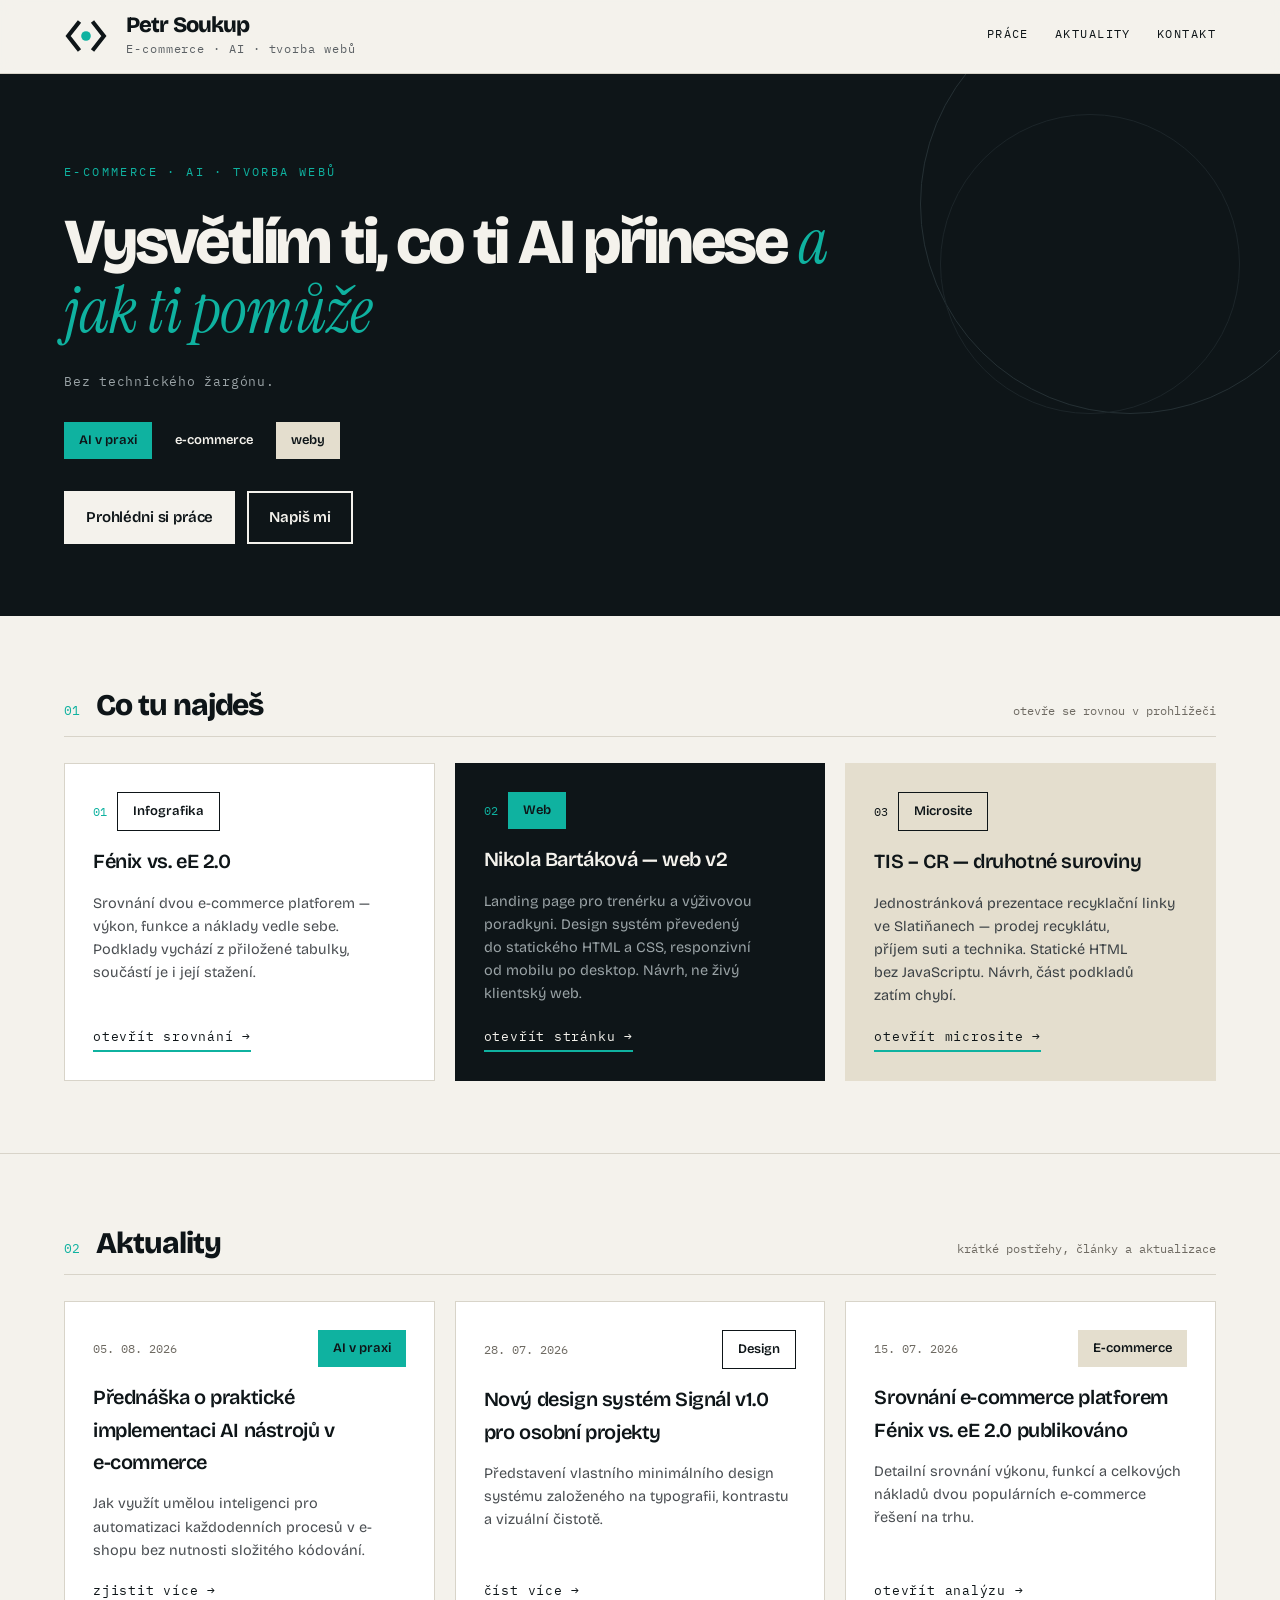
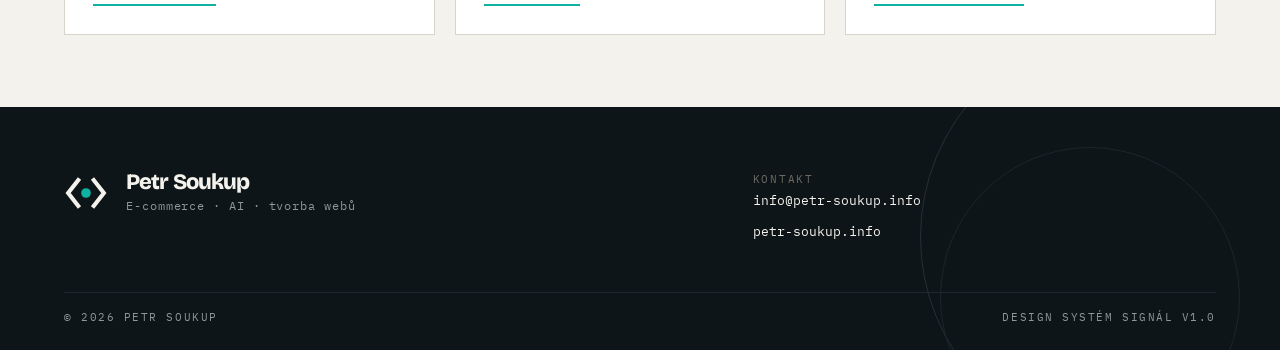
==== commit 29fad033: "feat: nasazeni Schema.org JSON-LD a Google Tag Manageru (GTM-5NFFHHFL)" ====
--- a/index.html
+++ b/index.html
@@ -1,6 +1,22 @@
 <!DOCTYPE html>
 <html lang="cs">
   <head>
+    <!-- Google Tag Manager -->
+    <script>(function(w,d,s,l,i){w[l]=w[l]||[];w[l].push({'gtm.start':
+    new Date().getTime(),event:'gtm.js'});var f=d.getElementsByTagName(s)[0],
+    j=d.createElement(s),dl=l!='dataLayer'?'&l='+l:'';j.async=true;j.src=
+    'https://www.googletagmanager.com/gtm.js?id='+i+dl;f.parentNode.insertBefore(j,f);
+    })(window,document,'script','dataLayer','GTM-5NFFHHFL');</script>
+    <!-- End Google Tag Manager -->
+    <!-- Google tag (gtag.js) -->
+    <script async src="https://www.googletagmanager.com/gtag/js?id=G-7S4MZM3EDQ"></script>
+    <script>
+      window.dataLayer = window.dataLayer || [];
+      function gtag(){dataLayer.push(arguments);}
+      gtag('js', new Date());
+
+      gtag('config', 'G-7S4MZM3EDQ');
+    </script>
     <meta charset="utf-8" />
     <meta name="viewport" content="width=device-width, initial-scale=1" />
     <title>Petr Soukup — e-commerce, AI a tvorba webů</title>
@@ -32,8 +48,117 @@
     />
     <link rel="stylesheet" href="assets/site.css" />
     <link rel="stylesheet" href="assets/home.css" />
+
+    <!-- Schema.org structured data -->
+    <script type="application/ld+json">
+    {
+      "@context": "https://schema.org",
+      "@graph": [
+        {
+          "@type": "WebSite",
+          "@id": "https://petr-soukup.info/#website",
+          "url": "https://petr-soukup.info/",
+          "name": "Petr Soukup — e-commerce, AI a tvorba webů",
+          "description": "Vysvětlím ti, co ti AI přinese a jak ti pomůže. Bez technického žargónu. E-commerce, AI a tvorba webů.",
+          "inLanguage": "cs-CZ",
+          "publisher": {
+            "@id": "https://petr-soukup.info/#author"
+          }
+        },
+        {
+          "@type": "Person",
+          "@id": "https://petr-soukup.info/#author",
+          "name": "Petr Soukup",
+          "jobTitle": "Specialista na e-commerce, AI a tvorbu webů",
+          "email": "mailto:info@petr-soukup.info",
+          "url": "https://petr-soukup.info/",
+          "knowsAbout": ["E-commerce", "Umělá inteligence", "Tvorba webů", "Design systémy"]
+        },
+        {
+          "@type": "WebPage",
+          "@id": "https://petr-soukup.info/#webpage",
+          "url": "https://petr-soukup.info/",
+          "name": "Petr Soukup — e-commerce, AI a tvorba webů",
+          "isPartOf": {
+            "@id": "https://petr-soukup.info/#website"
+          },
+          "about": {
+            "@id": "https://petr-soukup.info/#author"
+          },
+          "inLanguage": "cs-CZ"
+        },
+        {
+          "@type": "ItemList",
+          "@id": "https://petr-soukup.info/#aktuality-list",
+          "name": "Aktuality",
+          "description": "Krátké postřehy, články a aktualizace",
+          "itemListElement": [
+            {
+              "@type": "ListItem",
+              "position": 1,
+              "item": {
+                "@type": "NewsArticle",
+                "headline": "Přednáška o praktické implementaci AI nástrojů v e-commerce",
+                "description": "Jak využít umělou inteligenci pro automatizaci každodenních procesů v e-shopu bez nutnosti složitého kódování.",
+                "datePublished": "2026-08-05",
+                "inLanguage": "cs-CZ",
+                "author": {
+                  "@id": "https://petr-soukup.info/#author"
+                },
+                "publisher": {
+                  "@id": "https://petr-soukup.info/#author"
+                },
+                "articleSection": "AI v praxi"
+              }
+            },
+            {
+              "@type": "ListItem",
+              "position": 2,
+              "item": {
+                "@type": "NewsArticle",
+                "headline": "Nový design systém Signál v1.0 pro osobní projekty",
+                "description": "Představení vlastního minimálního design systému založeného na typografii, kontrastu a vizuální čistotě.",
+                "datePublished": "2026-07-28",
+                "inLanguage": "cs-CZ",
+                "author": {
+                  "@id": "https://petr-soukup.info/#author"
+                },
+                "publisher": {
+                  "@id": "https://petr-soukup.info/#author"
+                },
+                "articleSection": "Design"
+              }
+            },
+            {
+              "@type": "ListItem",
+              "position": 3,
+              "item": {
+                "@type": "NewsArticle",
+                "headline": "Srovnání e-commerce platforem Fénix vs. eE 2.0 publikováno",
+                "description": "Detailní srovnání výkonu, funkcí a celkových nákladů dvou populárních e-commerce řešení na trhu.",
+                "datePublished": "2026-07-15",
+                "url": "https://petr-soukup.info/fenix_vs_ee20.html",
+                "inLanguage": "cs-CZ",
+                "author": {
+                  "@id": "https://petr-soukup.info/#author"
+                },
+                "publisher": {
+                  "@id": "https://petr-soukup.info/#author"
+                },
+                "articleSection": "E-commerce"
+              }
+            }
+          ]
+        }
+      ]
+    }
+    </script>
   </head>
   <body>
+    <!-- Google Tag Manager (noscript) -->
+    <noscript><iframe src="https://www.googletagmanager.com/ns.html?id=GTM-5NFFHHFL"
+    height="0" width="0" style="display:none;visibility:hidden"></iframe></noscript>
+    <!-- End Google Tag Manager (noscript) -->
     <a class="skip-link" href="#obsah">Přeskočit na obsah</a>
 
     <header class="site-header">
@@ -156,18 +281,6 @@
           </div>
 
           <div class="news__grid">
-            <article class="card news-card">
-              <div class="news-card__meta">
-                <time class="card__date" datetime="2026-08-05">05. 08. 2026</time>
-                <span class="tag tag--signal">AI v praxi</span>
-              </div>
-              <h3 class="card__title">Osobní AI asistent běžící 24/7: Domácí mini server vs. cloudové VPS</h3>
-              <p class="card__desc">
-                Srovnání a architektura pro provoz neustále běžícího AI asistenta (Intel N100, Mac Mini, Hetzner VPS a hybridní síť přes Tailscale).
-              </p>
-              <a class="link-mono news-card__cue" href="aktuality/osobni-ai-asistent-247.html">číst článek →</a>
-            </article>
-
             <article class="card news-card">
               <div class="news-card__meta">
                 <time class="card__date" datetime="2026-08-05">05. 08. 2026</time>
@@ -251,4 +364,4 @@
       </div>
     </footer>
   </body>
-</html>+</html>
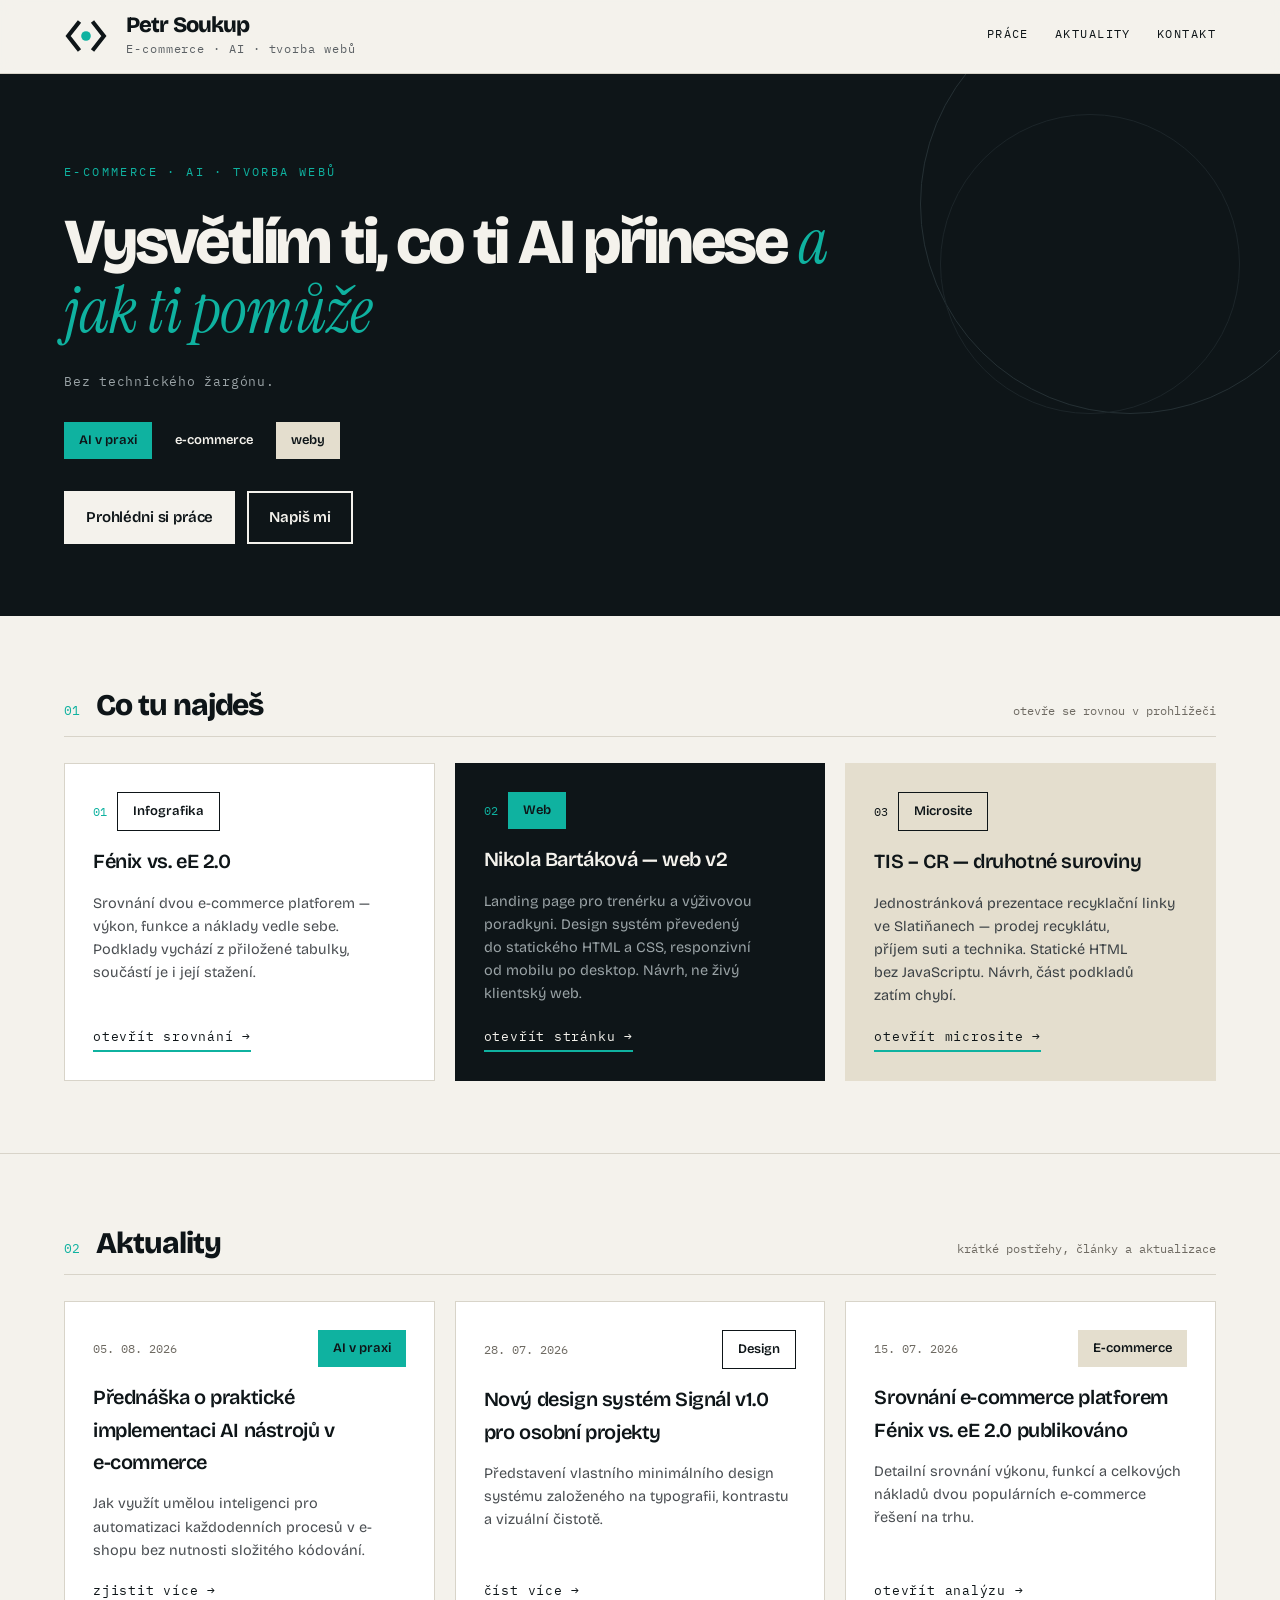
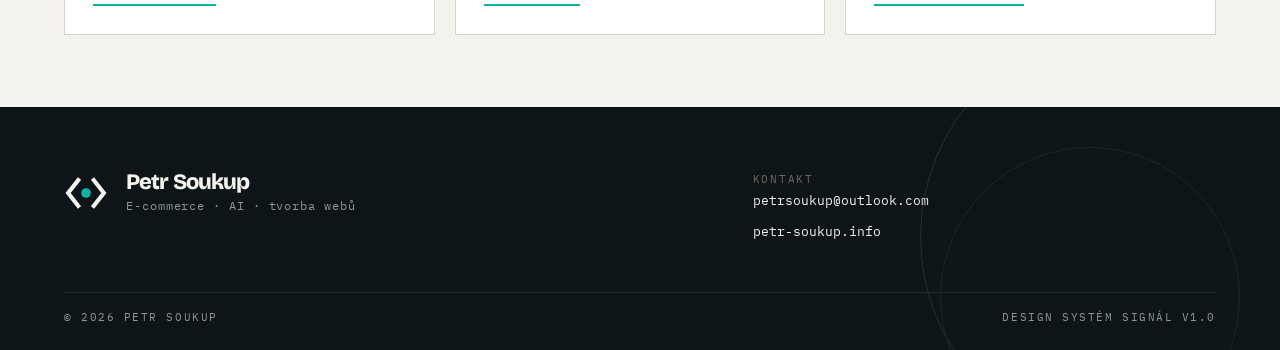
==== commit e5b554ea: "Aktualizace kontaktniho emailu na petrsoukup@outlook.com" ====
--- a/index.html
+++ b/index.html
@@ -70,7 +70,7 @@
           "@id": "https://petr-soukup.info/#author",
           "name": "Petr Soukup",
           "jobTitle": "Specialista na e-commerce, AI a tvorbu webů",
-          "email": "mailto:info@petr-soukup.info",
+          "email": "mailto:petrsoukup@outlook.com",
           "url": "https://petr-soukup.info/",
           "knowsAbout": ["E-commerce", "Umělá inteligence", "Tvorba webů", "Design systémy"]
         },
@@ -352,7 +352,7 @@
         <div>
           <p class="eyebrow">Kontakt</p>
           <ul class="site-footer__contact">
-            <li><a href="mailto:info@petr-soukup.info">info@petr-soukup.info</a></li>
+            <li><a href="mailto:petrsoukup@outlook.com">petrsoukup@outlook.com</a></li>
             <li>petr-soukup.info</li>
           </ul>
         </div>
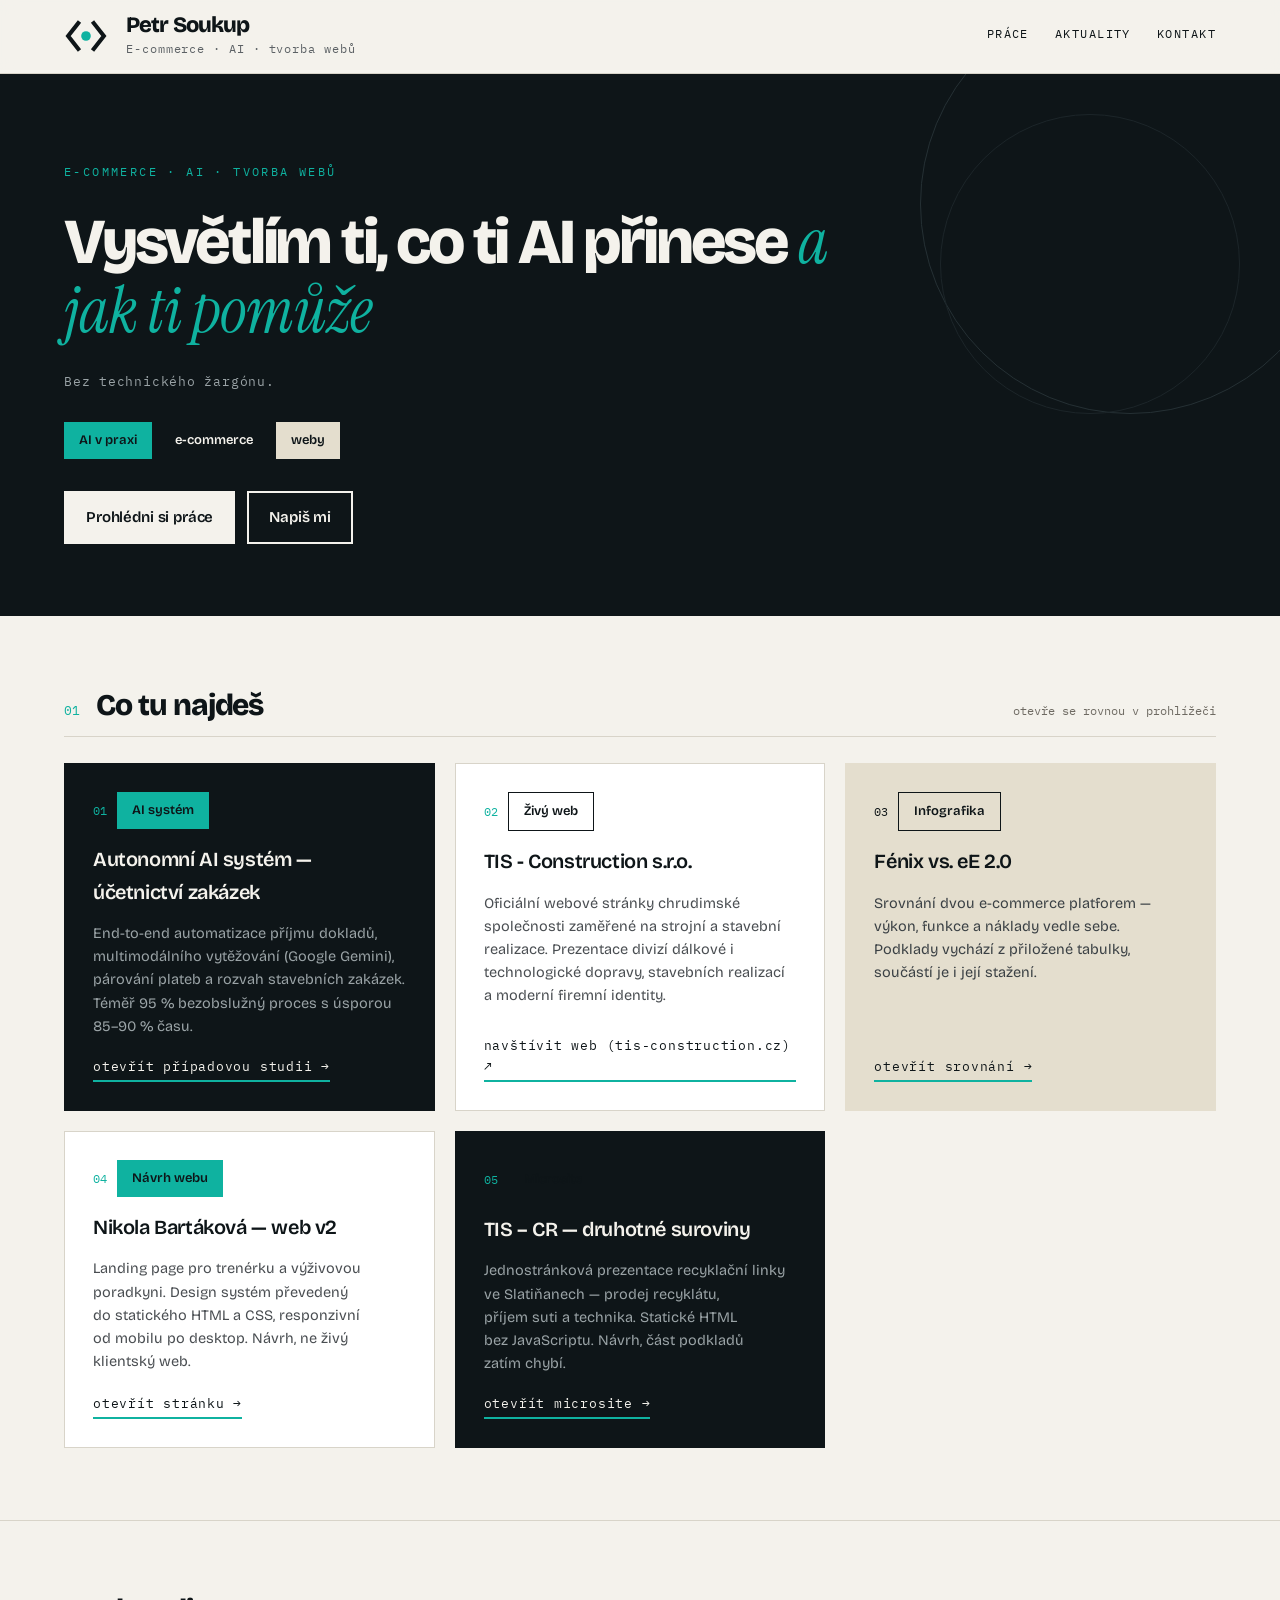
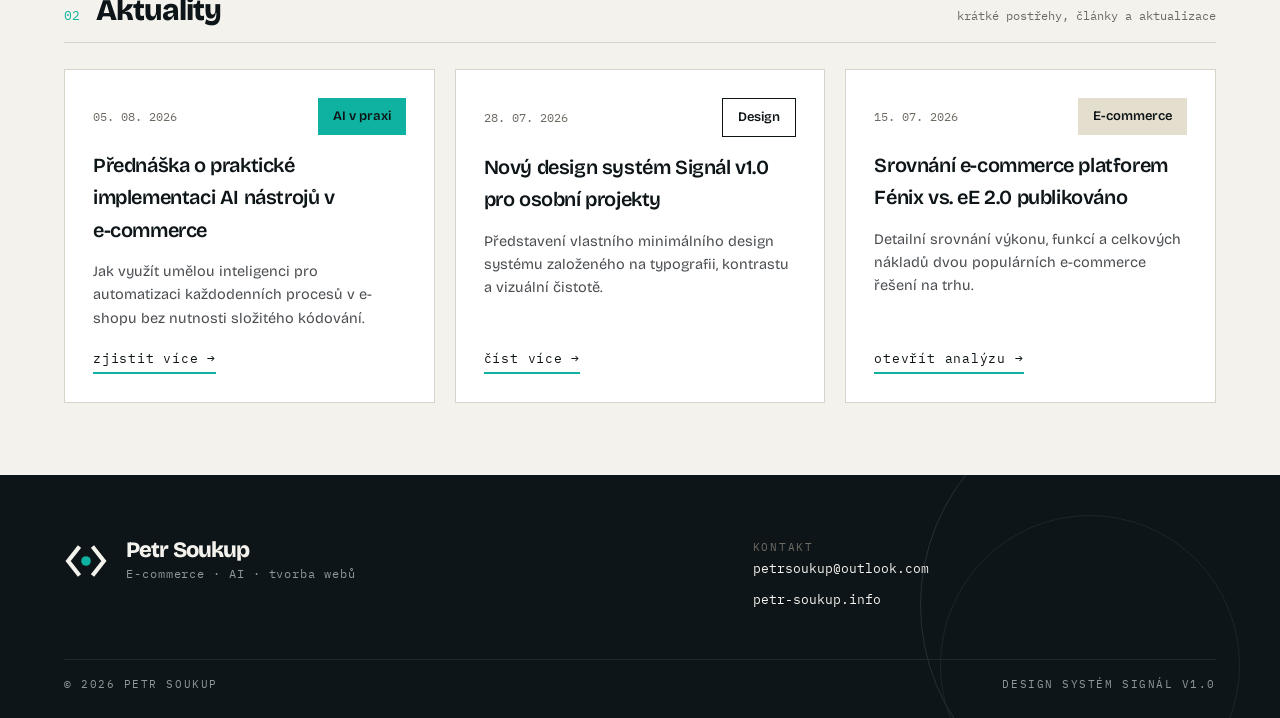
==== commit 9adda5a0: "Pridani novych referenci: Automatizace zpracovani faktur a web TIS Construction" ====
--- a/index.html
+++ b/index.html
@@ -227,9 +227,33 @@
           </div>
 
           <div class="work__grid">
-            <a class="card work-card" href="fenix_vs_ee20.html">
+            <a class="card card--ink work-card" href="automatizace-faktur.html">
               <div class="work-card__meta">
                 <span class="card__num">01</span>
+                <span class="tag tag--signal">AI systém</span>
+              </div>
+              <h3 class="card__title">Autonomní AI systém — účetnictví zakázek</h3>
+              <p class="card__desc">
+                End-to-end automatizace příjmu dokladů, multimodálního vytěžování (Google Gemini), párování plateb a rozvah stavebních zakázek. Téměř 95 % bezobslužný proces s úsporou 85–90 % času.
+              </p>
+              <span class="link-mono work-card__cue">otevřít případovou studii →</span>
+            </a>
+
+            <a class="card work-card" href="https://www.tis-construction.cz/" target="_blank" rel="noopener noreferrer">
+              <div class="work-card__meta">
+                <span class="card__num">02</span>
+                <span class="tag tag--outline">Živý web</span>
+              </div>
+              <h3 class="card__title">TIS - Construction s.r.o.</h3>
+              <p class="card__desc">
+                Oficiální webové stránky chrudimské společnosti zaměřené na strojní a stavební realizace. Prezentace divizí dálkové i technologické dopravy, stavebních realizací a moderní firemní identity.
+              </p>
+              <span class="link-mono work-card__cue">navštívit web (tis-construction.cz) ↗</span>
+            </a>
+
+            <a class="card card--sand work-card" href="fenix_vs_ee20.html">
+              <div class="work-card__meta">
+                <span class="card__num">03</span>
                 <span class="tag tag--outline">Infografika</span>
               </div>
               <h3 class="card__title">Fénix vs. eE 2.0</h3>
@@ -241,10 +265,10 @@
               <span class="link-mono work-card__cue">otevřít srovnání →</span>
             </a>
 
-            <a class="card card--ink work-card" href="nikola/">
-              <div class="work-card__meta">
-                <span class="card__num">02</span>
-                <span class="tag tag--signal">Web</span>
+            <a class="card work-card" href="nikola/">
+              <div class="work-card__meta">
+                <span class="card__num">04</span>
+                <span class="tag tag--signal">Návrh webu</span>
               </div>
               <h3 class="card__title">Nikola Bartáková — web v2</h3>
               <p class="card__desc">
@@ -255,9 +279,9 @@
               <span class="link-mono work-card__cue">otevřít stránku →</span>
             </a>
 
-            <a class="card card--sand work-card" href="tiscr/">
-              <div class="work-card__meta">
-                <span class="card__num">03</span>
+            <a class="card card--ink work-card" href="tiscr/">
+              <div class="work-card__meta">
+                <span class="card__num">05</span>
                 <span class="tag tag--outline">Microsite</span>
               </div>
               <h3 class="card__title">TIS – CR — druhotné suroviny</h3>
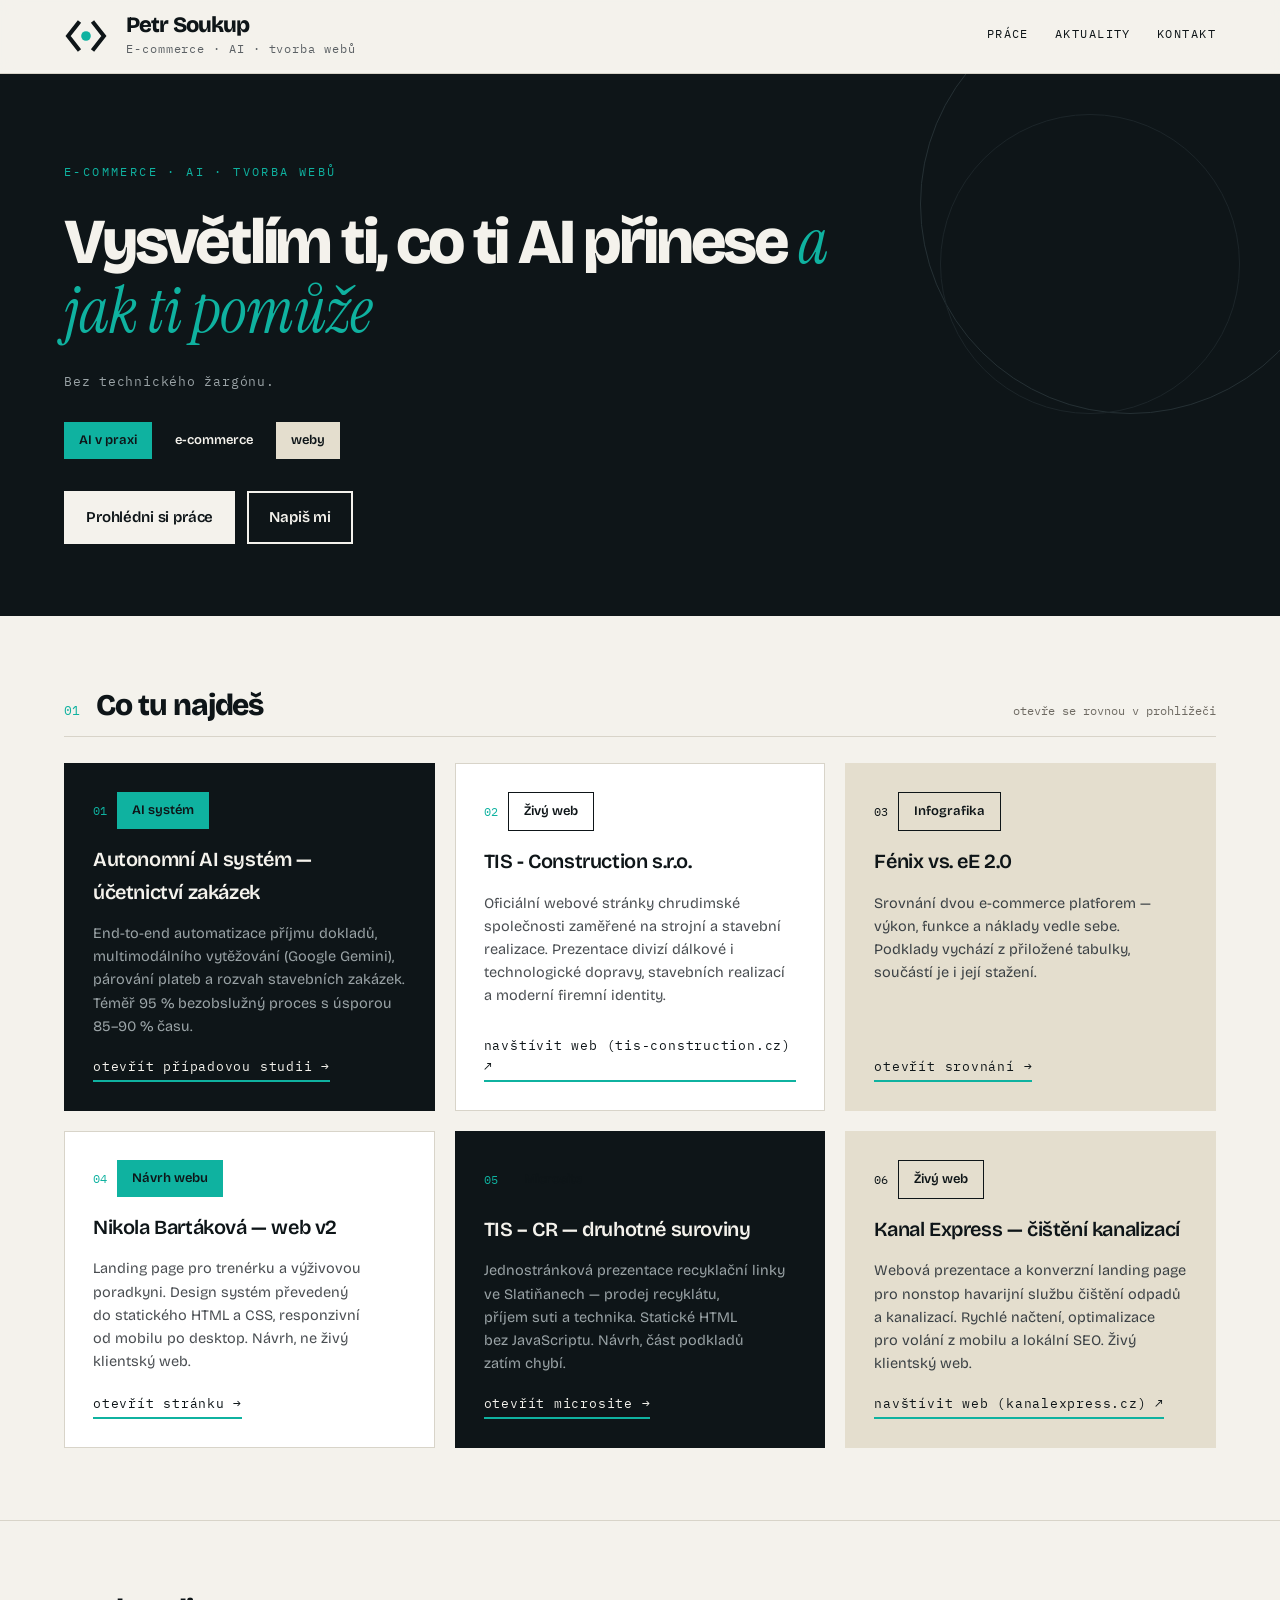
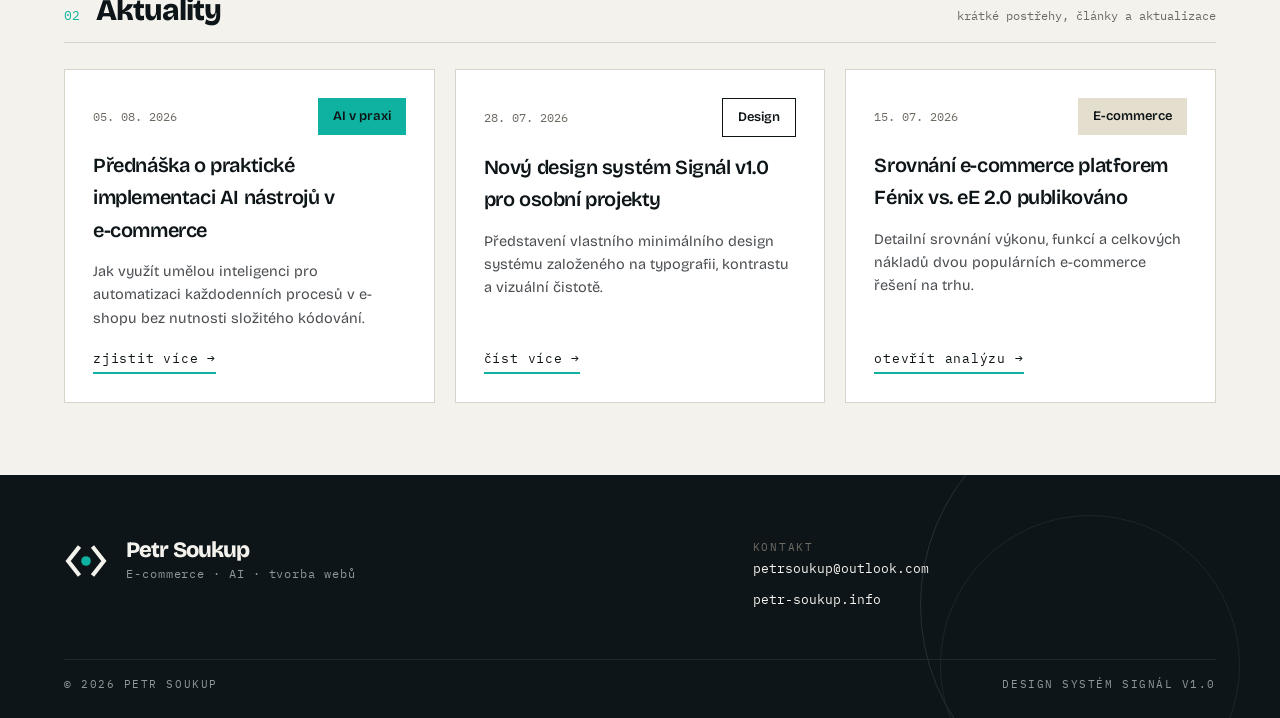
==== commit e4eb2686: "Add Kanal Express reference to work section" ====
--- a/index.html
+++ b/index.html
@@ -292,6 +292,25 @@
               </p>
               <span class="link-mono work-card__cue">otevřít microsite →</span>
             </a>
+
+            <a
+              class="card card--sand work-card"
+              href="https://kanalexpress.cz"
+              target="_blank"
+              rel="noopener noreferrer"
+            >
+              <div class="work-card__meta">
+                <span class="card__num">06</span>
+                <span class="tag tag--outline">Živý web</span>
+              </div>
+              <h3 class="card__title">Kanal Express — čištění kanalizací</h3>
+              <p class="card__desc">
+                Webová prezentace a konverzní landing page pro nonstop havarijní
+                službu čištění odpadů a kanalizací. Rychlé načtení, optimalizace
+                pro volání z mobilu a lokální SEO. Živý klientský web.
+              </p>
+              <span class="link-mono work-card__cue">navštívit web (kanalexpress.cz) ↗</span>
+            </a>
           </div>
         </div>
       </section>
